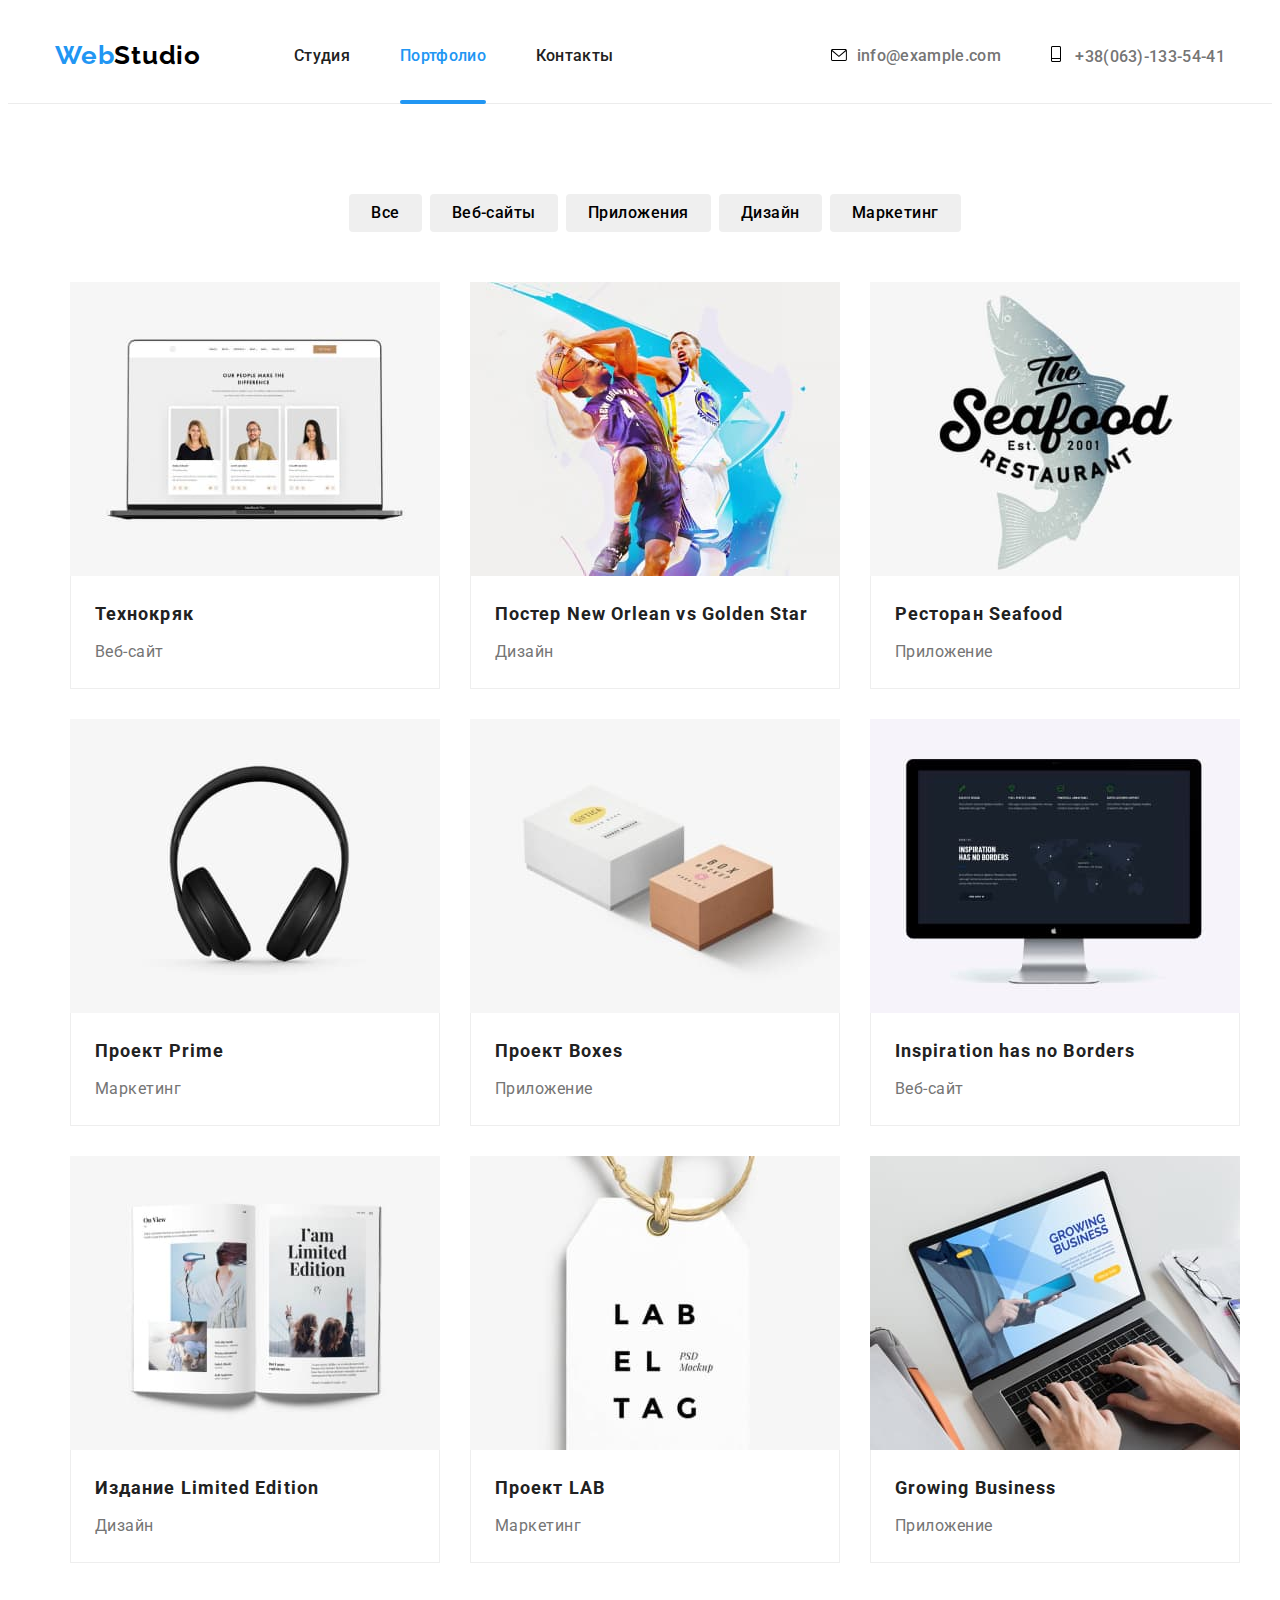
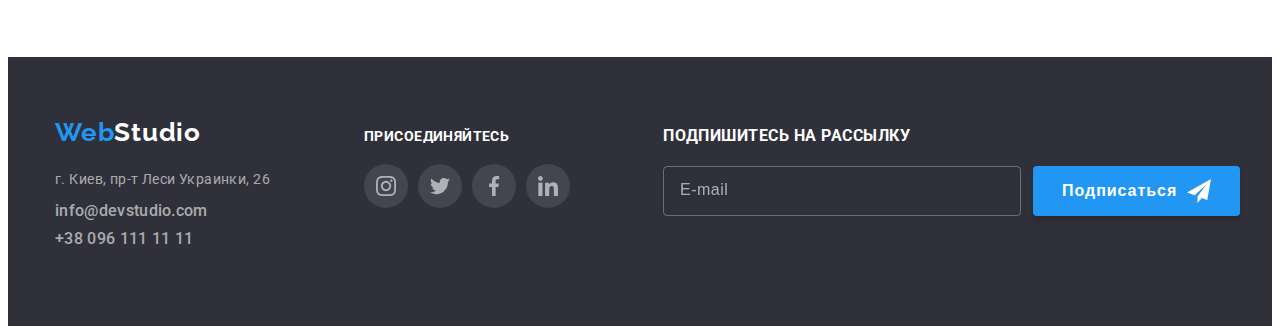
==== portfolio.html @ 40b32265 "hw7" ====
<!DOCTYPE html>
<html lang="ru">

<head>
    <meta charset="UTF-8">
    <meta http-equiv="X-UA-Compatible" content="IE=edge">
    <meta name="viewport" content="width=device-width, initial-scale=1.0">
    <title>Document</title>
    <link rel="preconnect" href="https://fonts.gstatic.com">
    <link
      href="https://fonts.googleapis.com/css2?family=Raleway:wght@700&family=Roboto:ital,wght@0,400;0,500;0,900;1,700&display=swap"
      rel="stylesheet">
    <link rel="stylesheet" href="https://cdnjs.cloudflare.com/ajax/libs/modern-normalize/0.2.0/modern-normalize.min.css"
      integrity="sha512-sqIVMkf5f8XGYI/UZYGs7wODxlUeoj9JknataPfUwtvrSKWMHrMXGZ7Evb6nabFYJQG15vFFyALe6r0nWCD1Ug=="
      crossorigin="anonymous" referrerpolicy="no-referrer">
    <link rel="stylesheet" href="./CSS/styles.css">
    </head>

<body>
<!--Header-->
<header class="header">
  <div class="container header-container">
    <nav class="hader-nav">
      <a class="logo" href="./index.html">Web<span class="logo-black">Studio</span></a>
      <ul class="menu">
        <li class="menu-item">
          <a class="menu-item-link" href="./index.html">Студия</a>
        </li>
        <li class="menu-item">
          <a class="menu-item-link current" href="./portfolio.html">Портфолио</a>
        </li>
        <li class="menu-item">
          <a class="menu-item-link" href="#">Контакты</a>
        </li>
      </ul>
    </nav>
    <ul class="menu cont">
      <li class="menu-item">
        <a class="menu-item-link cont-link" href="mailto:info@example.com">
          <svg class="menu-icons" width="16px" height="12px">
            <use href="./img/icons/symbol_defs.svg#icon-envelope"></use>
          </svg>info@example.com</a>
      </li>
      <li class="menu-item">
        <a class="menu-item-link cont-link" href="tel:+380631335441">
          <svg class="menu-icons" width="10px" height="16px">
            <use href="./img/icons/symbol_defs.svg#icon-Vector"></use>
          </svg> +38(063)-133-54-41</a>
      </li>
    </ul>
  </div>
</header>
<!-- HERO-->
  <main>
<!-- PORTFOLIO NAV-->
    <section>
      <div class="container">
      <ul class="widgets list">
        <li class="widgets-item"> 
          <button class="nav-button" type="button">Все</button>
        </li>
        <li class="widgets-item"> 
          <button class="nav-button" type="button">Веб-сайты</button>
        </li>
        <li class="widgets-item"> 
          <button class="nav-button" type="button">Приложения</button></li>
        <li class="widgets-item"> 
          <button class="nav-button" type="button">Дизайн</button></li>
        <li class="widgets-item"> 
          <button class="nav-button" type="button">Маркетинг</button></li>
        </ul>
<!-- END HERO-->
<!--GALLERY-->
<div class="projects-container">
    <ul class="projects list"> 
      
      <li class="projects-blocks">
        <a href="#" class="projects-links link">
          <div class="portfolio-over-desc">
          <img src="./img/portfolio/img.jpg" alt="404" width="370" height="294">
          <p class="overlay_portfolio" tabindex="-1">
            Технокряк это современная площадка распространения коронавируса. Компании
            используют эту платформу для цифрового шпионажа и атак на защищённые сервера
            конкурентов.
          </p>
          </div>
          <div class="projects-content">
          <h3 class="project-name">Технокряк</h3>
            <p class="project-type">Веб-сайт</p>
          </div>
         </a>
      </li>

      <li class="projects-blocks">
        <a href="#" class="projects-links link">
          <div class="portfolio-over-desc">
          <img src="./img/portfolio/players.jpg" alt="404" width="370" height="294">
          <p class="overlay_portfolio" tabindex="-1">
            Технокряк это современная площадка распространения коронавируса. Компании
            используют эту платформу для цифрового шпионажа и атак на защищённые сервера
            конкурентов.
          </p>
        </div>
          <div class="projects-content">
          <h3 class="project-name"> Постер New Orlean vs Golden Star</h3>
            <p class="project-type">Дизайн</p>
           </div>
         </a>
      </li>

      <li class="projects-blocks">
        <a href="#" class="projects-links link">
          <div class="portfolio-over-desc">
          <img src="./img/portfolio/fish.jpg" alt="404" width="370" height="294">
          <p class="overlay_portfolio" tabindex="-1">
            Технокряк это современная площадка распространения коронавируса. Компании
            используют эту платформу для цифрового шпионажа и атак на защищённые сервера
            конкурентов.
          </p>
          </div>
          <div class="projects-content">
          <h3 class="project-name"> Ресторан Seafood</h3>
            <p class="project-type">Приложение</p>
            </div>
              </a>
      </li>

      <li class="projects-blocks">
        <a href="#" class="projects-links link">
          <div class="portfolio-over-desc">
          <img src="./img/portfolio/muz.jpg" alt="404" width="370" height="294">
          <p class="overlay_portfolio" tabindex="-1">
            Технокряк это современная площадка распространения коронавируса. Компании
            используют эту платформу для цифрового шпионажа и атак на защищённые сервера
            конкурентов.
          </p>
          </div>
          <div class="projects-content">
          <h3 class="project-name"> Проект Prime</h3>
            <p class="project-type">Маркетинг</p>
          </div>
          </a>
      </li>

      <li class="projects-blocks">
        <a href="#" class="projects-links link">
          <div class="portfolio-over-desc">
          <img src="./img/portfolio/two-box.jpg" alt="404" width="370" height="294">
          <p class="overlay_portfolio" tabindex="-1">
            Технокряк это современная площадка распространения коронавируса. Компании
            используют эту платформу для цифрового шпионажа и атак на защищённые сервера
            конкурентов.
          </p>
          </div>
          <div class="projects-content">
          <h3 class="project-name"> Проект Boxes</h3>
            <p class="project-type">Приложение</p>
            </div>
              </a>
      </li>

      <li class="projects-blocks">
        <a href="#" class="projects-links link">
          <div class="portfolio-over-desc">
          <img src="./img/portfolio/monitor.jpg" alt="404" width="370" height="294">
          <p class="overlay_portfolio" tabindex="-1">
            Технокряк это современная площадка распространения коронавируса. Компании
            используют эту платформу для цифрового шпионажа и атак на защищённые сервера
            конкурентов.
          </p>
          </div>
          <div class="projects-content">
          <h3 class="project-name"> Inspiration has no Borders</h3>
            <p class="project-type">Веб-сайт</p>
          </div>
         </a>
          </li>

      <li class="projects-blocks">
        <a href="#" class="projects-links link">
          <div class="portfolio-over-desc">
          <img src="./img/portfolio/magazin.jpg" alt="404" width="370" height="294">
          <p class="overlay_portfolio" tabindex="-1">
            Технокряк это современная площадка распространения коронавируса. Компании
            используют эту платформу для цифрового шпионажа и атак на защищённые сервера
            конкурентов.
          </p>
          </div>
          <div class="projects-content">
          <h3 class="project-name"> Издание Limited Edition</h3>
            <p class="project-type">Дизайн</p>
          </div>
         </a>
        </li>

      <li class="projects-blocks">
        <a href="#" class="projects-links link">
          <div class="portfolio-over-desc">
          <img src="./img/portfolio/label.jpg" alt="404" width="370" height="294">
          <p class="overlay_portfolio" tabindex="-1">
            Технокряк это современная площадка распространения коронавируса. Компании
            используют эту платформу для цифрового шпионажа и атак на защищённые сервера
            конкурентов.
          </p>
          </div>
          <div class="projects-content">
          <h3 class="project-name"> Проект LAB</h3>
            <p class="project-type">Маркетинг</p>
          </div>
          </a>
      </li>

      <li class="projects-blocks">
        <a href="#" class="projects-links link">
          <div class="portfolio-over-desc">
          <img src="./img/portfolio/laptop.jpg" alt="404" width="370" height="294">
          <p class="overlay_portfolio" tabindex="-1">
            Технокряк это современная площадка распространения коронавируса. Компании
            используют эту платформу для цифрового шпионажа и атак на защищённые сервера
            конкурентов.
          </p>
          </div>
          <div class="projects-content">
          <h3 class="project-name"> Growing Business</h3>
            <p class="project-type">Приложение</p>
            </div>
            </a>
      </li>
      </ul>
    </div>
    </section>
    </main>
<!--Footer-->
<footer class="footer">
  <div class="container footer-conteiner">
    <div class="footer-conteiner-con">
      <a class="logo" href="./index.html"> Web<span class="logo-white">Studio</span></a>
      <address class="adress-title">
        <ul class="footer-menu">
          <li class="footer-menu-list">
            <a class="address address-footer cont-link" href="https://goo.gl/maps/QvbrtsybP3qZeNid7" target="_blank"
              rel="noopener noreferrer">г. Киев, пр-т Леси Украинки, 26</a>
          </li>
          <li class="footer-menu-list">
            <a class="mail-link address-footer cont-link" href="mailto:info@devstudio.com">info@devstudio.com</a>
          </li>
          <li class="footer-menu-list">
            <a class="tel-link address-footer cont-link" href="tel:+380961111111">+38 096 111 11 11</a>
          </li>
        </ul>
      </address>
    </div>
    <div class="footer-conteiner-social">
      <h3 class="connect">присоединяйтесь</h3>
      <ul class="social-link-list list">
        <li class="social-link-item">
          <a href="" class="social-link ">
            <svg class="social-link-icon">
              <use href="./img/icons/sprite.svg#icon-instagram"></use>
            </svg>
          </a>
        </li>
        <li class="social-link-item">
          <a href="" class="social-link">
            <svg class="social-link-icon">
              <use href="./img/icons/sprite.svg#icon-twitter"></use>
            </svg>
          </a>
        </li>
        <li class="social-link-item">
          <a href="" class="social-link">
            <svg class="social-link-icon">
              <use href="./img/icons/sprite.svg#icon-facebook"></use>
            </svg>
          </a>
        </li>
        <li class="social-link-item">
          <a href="" class="social-link">
            <svg class="social-link-icon">
              <use href="./img/icons/sprite.svg#icon-linkedin"></use>
            </svg>
          </a>
        </li>
      </ul>
    </div>
    <form action="#" class="footer-form">
      <p class="footer-form-title">Подпишитесь на рассылку</p>
      
      <span class="footer-form-wrapper">
      <label class="footer-form-field">
          <input type="email" class="footer-form-input" name="user-email" placeholder="E-mail">
      </label>
      <button type="submit" class="footer-form-btn">
          Подписаться 
          <svg class="send-icon">
              <use href="./img/icons/sprite_6.svg#icon-icon-send"></use>
          </svg>
      </button>
    </span>
  
  </form>
  </div>
</footer>
</body>
</html>
---- CSS/styles.css ----
:root {
  --accent-color: #2196f3;
  --back-color: #ffffff;
  --border-line: #ececec;
  --text-color: #212121;
  --black-black: #000000;
  --gray-type: #757575;
  --hero-footer: #2f303a;
  --widgets-link-background-color: #f5f4fa;
  --border-card-content: #eeeeee;
  --main-font: 'Roboto', sans-serif;
  --secondary-font: 'Raleway', sans-serif;
  --contact-footer: rgba(255, 255, 255, 0.6);
  --paragraph-font-size: 16px;
  --paragraph-menu-font-size: 14px;
  --shadow-one: rgba(0, 0, 0, 0.12);
  --shadow-two: rgba(0, 0, 0, 0.14);
  --shadow-three: rgba(0, 0, 0, 0.2);
  --shadow-hero-button: rgba(0, 0, 0, 0.15);
  --margin: 30px;
  --background-hero: rgba(47, 48, 58, 0.4), rgba(47, 48, 58, 0.4);
  --social-links-bg-f: rgba(255, 255, 255, 0.1);
  --social-background: #afb1b8;
  --hero-button-hover-color: #188ce8;
  --box-shadow: 0px 1px 3px rgba(0, 0, 0, 0.12), 0px 1px 1px rgba(0, 0, 0, 0.14),
    0px 2px 1px rgba(0, 0, 0, 0.2);
  --porfolio-nav-link-shadow: 0px 3px 1px rgba(0, 0, 0, 0.1), 0px 1px 2px rgba(0, 0, 0, 0.08),
    0px 2px 2px rgba(0, 0, 0, 0.12);
  --portfolio-flex-element-shadow: 0px 1px 1px rgba(0, 0, 0, 0.12), 0px 4px 4px rgba(0, 0, 0, 0.06),
    1px 4px 6px rgba(0, 0, 0, 0.16);
  --portfolio-overlay-bg-color: rgba(33, 150, 243, 0.9);
  --job-img-overlay-bg-color: rgba(47, 48, 58, 0.8);
  --cubic: cubic-bezier(0.4, 0, 0.2, 1);
  --hero-button-hover-color: #188ce8;
  --modal-button-border: rgba(0, 0, 0, 0.1);
  --modal-form-btn-shadow: 0px 4px 4px rgba(0, 0, 0, 0.15);
  --form-border-color: rgba(33, 33, 33, 0.2);
  --textaria-text-color: rgba(117, 117, 117, 0.5);
}

*,
::before,
::after {
    box-sizing: border-box;
}

h1,
h2,
h3,
h4,
h5,
h6,
p {
  margin-top: 0;
  margin-bottom: 0;
}

.list {
  list-style: none;
}
.link {
  text-decoration: none;
  color: inherit;
}

ul,
li,
a {
  list-style: none;
  list-style-type: none;
  text-decoration: none;
  margin-top: 0;
  margin-bottom: 0;
  padding-left: 0;
}
body {
  font-family: var(--main-font);
}

img {
  display: block;
  max-width: 100%;
}
/* html,
body,
svg {
  width: 100%;
  height: 100%;
  margin: 0;
  padding: 0;
} */
/* li {
  outline: 1px solid tomato;
}
 */
/* ======= COMPONENTS ======== */
.section {
  padding-top: 94px;
  padding-bottom: 94px;
}

.container {
  width: 1200px;
  margin-left: auto;
  margin-right: auto;
  padding-left: 15px;
  padding-right: 15px;
}

/* ==== navigation ==== */
.header-container {
  align-items: center;
  display: flex;
  padding-top: 0px;
  padding-bottom: 0px;
}

.header {
  border-bottom: 1px solid #ececec;
  padding-top: 32px;
  padding-bottom: 32px;
  background-color: var(--back-color);
  border-bottom: 1px solid var(--border-line);
}
.hader-nav {
  display: flex;
  align-items: center;
}
.menu {
  display: flex;
  align-items: center;
}
.menu-item {
  margin-right: 50px;
}
.menu-item:last-child {
  margin-right: 0;
}
.menu-item-link {
  display: flex;
  align-items: center;
  align-content: center;
}

.cont {
  margin-left: auto;
}
.visually-hidden {
  position: absolute;
  width: 1px;
  height: 1px;
  margin: -1px;
  padding: 0;
  overflow: hidden;
  border: 0;
  clip: rect(0 0 0 0);
}

/*=====================Header==================*/
/*
.header {
  width: 1600px;
  background-color: var(--back-color);
}
*/
.logo {
  margin-right: 93px;
  font-family: var(--secondary-font);
  font-size: 26px;
  font-style: normal;
  font-weight: 700;
  line-height: 1.2;
  letter-spacing: 0.03em;
  text-align: left;
  color: var(--accent-color);
  cursor: pointer;
}
.logo-black {
  color: #000000;
}
.menu-item-link {
  display: block;
  font-weight: 500;
  line-height: 1.1;
  letter-spacing: 0.02em;
  color: var(--text-color);
  margin-right: auto;
  transition: fill 250ms var(--cubic);
}
.menu-item-link{
  position: relative;
}
.menu-item-link:hover,
.menu-item-link:focus {
  color: var(--accent-color);
}
.menu-item-link:hover .menu-icons,
.menu-item-link:focus .menu-icons {
  fill: var(--accent-color);
}
.menu-item-link.current {
  color: var(--accent-color);
}

.menu-item-link.cont-link {
  text-align: left;
  color: var(--gray-type);
}
.cont-link:hover,
.cont-link:focus,
.cont-link-map {
  color: var(--accent-color);
}
.menu-icons {
  margin-right: 10px;
  transition: fill 250ms var(--cubic);
}
.current::after {
  content: '';

  position: absolute;
  left: 0;
  bottom: -1.5px;
  top: 53px;

  display: block;
  width: 100%;
  height: 4px;
  border-radius: 2px;
  background-color: var(--accent-color);
}
/*=====================HERO=======================*/

.hero {
  background-color: var(--hero-footer);
  color: var(--back-color);
  text-align: center;
  padding-top: 200px;
  padding-bottom: 200px;
}

.overlay {
  height: 600px;
  width: 1600px;
  margin-left: auto;
  margin-right: auto;
  background-image: linear-gradient(var(--background-hero), var(--background-hero)),
    url('../img/hero/Img.jpg');
  background-size: cover;
  background-position: center;
  background-repeat: no-repeat;
}
/* .container-hero {
  ???? этот класс нужен ??
} */

.hero-face {
  font-weight: 900;
  font-size: 44px;
  line-height: 1.36;
  letter-spacing: 0.06em;
  text-transform: uppercase;
  color: var(--back-color);
  margin-bottom: 30px;
}


/* .hero-button {
  font-weight: 700;
  font-size: 16px;
  line-height: 1.88;
  align-items: center;
  text-align: center;
  letter-spacing: 0.06em;
  cursor: pointer;
  color: var(--back-color);
  background: var(--accent-color);
  box-shadow: 0px 4px 4px var(--shadow-hero-button);
  border-radius: 4px;
  padding-left: 32px;
  padding-right: 32px;
  padding-top: 10px;
  padding-bottom: 10px;
  border: none;
}
 */

.modal-btn {
  font-weight: 700;
  font-size: 16px;
  line-height: 1.88;

  display: inline-block;
  align-items: center;
  text-align: center;
  letter-spacing: 0.06em;

  cursor: pointer;
  color: var(--back-color);
  background-color: var(--accent-color);
  box-shadow: 0px 4px 4px var(--shadow-hero-button);
  border-radius: 4px;
  padding-left: 32px;
  padding-right: 32px;
  padding-top: 10px;
  padding-bottom: 10px;
  border: none;
  outline: none;

  transition: background-color 1000ms var(--cubic), box-shadow 250ms var(--cubic);
}

.modal-btn:hover,
.modal-btn:focus {
  background-color: var(--hero-button-hover-color);
  box-shadow: var(--shadow-hero-button);
}

/* =====================END HERO====================
/*=====================ABOUT======================*/
.about-paragraph {
  font-family: var(--main-font);
  font-size: var(--paragraph-menu-font-size);
  font-weight: bold;
  line-height: 1.14;
  letter-spacing: 0.03em;
  text-transform: uppercase;
  margin-bottom: 10px;
  color: var(--text-color);
}

.description {
  font-family: var(--main-font);
  font-size: var(--paragraph-menu-font-size);
  line-height: 1.71;
  letter-spacing: 0.03em;
  color: var(--gray-type);
}
.about-container {
  width: 1200px;
  padding-left: 15px;
  padding-right: 15px;
  margin-right: auto;
  margin-left: auto;
  padding-top: 94px;
  padding-bottom: 94px;
}
.about-flex-container {
  display: flex;
  flex-wrap: wrap;
  justify-content: space-between;
}
.about-flex-element {
  width: 270px;
}

/* ============== About icons================= */
.about-cards-icon {
  background: #f5f4fa;
  height: 70px;
  color: var(--text-color);
}
.about {
  display: flex;
  justify-content: center;
  align-items: center;
  width: 270px;
  height: 120px;
  background-color: var(--widgets-link-background-color);
  margin-bottom: var(--margin);
}
/*=====================END ABOUT======================*/
/*===================== What we do ==============*/
.section-what-we-do {
  padding-top: 0;
}

.whatwedo .team-list {
  font-weight: 700;
  font-size: 36px;
  line-height: 1.1;
  text-align: center;
  letter-spacing: 0.03em;
  color: var(--text-color);
}
.whatwedo {
  font-family: var(--font-family);
  font-size: 36px;
  text-align: center;
  margin-bottom: 50px;
}
.container-whatwedo {
  width: 1200px;
  padding-left: 15px;
  padding-right: 15px;
  margin-left: auto;
  margin-right: auto;
}

.whatwedo-list {
  display: flex;
  flex-wrap: wrap;
  justify-content: space-between;
  margin-top: calc(-1 * var(--margin));
  margin-left: calc(-1 * var(--margin));
}
.whatwedo-img {
  flex-basis: calc((100% - 3 * var(--margin)) / 3);
  margin-top: 50px;
  margin-left: var(--margin);
}
.whatwedo-box {
  position: relative;
}
.activity-list-label {
  position: absolute;
  bottom: 0;
  left: 0;
  width: 370px;
  height: 70px;
  padding: 27px;
  font-weight: 700;
  line-height: 1.14;
  text-align: center;
  letter-spacing: 0.03em;
  text-transform: uppercase;
  color: var(--back-color);
  background-color: var(--job-img-overlay-bg-color);
}
/* .activity-overlay {
  position: absolute;
  bottom: 0;
  min-width: 100%;
  padding-top: 27px;
  padding-right: 82px;
  padding-bottom: 27px;
  padding-left: 83px;
  overflow: hidden;
  word-wrap: break-word;
  background-color: rgba(47, 48, 58, 0.8);

}

/*=================END  What we do ==============*/
/*=====================Team=====================*/

.team-list {
  font-size: 36px;
  line-height: 1.17;
  text-align: center;
  letter-spacing: 0.03em;
  color: var(--text-color);
}

.section-team {
  background-color: var(--widgets-link-background-color);
}
.team-list-name {
  font-weight: 500;
  font-size: 16px;
  line-height: 1.19;
  text-align: center;
  letter-spacing: 0.03em;
  margin-bottom: 10px;
}
.team-list-position {
  font-weight: 400;
  letter-spacing: 0.03em;
  margin-bottom: 0;
  color: var(--gray-type);
  margin-bottom: 16px;

}
.team-list {
  font-family: var(--font-family);
  font-size: 36px;
  line-height: 1.17;
  text-align: center;
  letter-spacing: 0.03em;
  color: var(--back-text-color);
  margin-bottom: 52px;
}
.team-list-item {
  display: flex;
  flex-wrap: wrap;
  margin-top: calc(-1 * var(--margin));
  margin-left: calc(-1 * var(--margin));
}
.team-list-wrapper {
  flex-basis: calc(100% / 4 - 30px);
  margin-top: var(--margin);
  margin-left: var(--margin);
  background: var(--back-color);
  text-align: center;
  box-shadow: 0px 1px 3px var(--shadow-one), 0px 1px 1px var(--shadow-two),
    0px 2px 1px var(--shadow-three);
  border-radius: 0px 0px 4px 4px;
}
.team-text-wrapper {
  background-color: var(--back-color);
  padding-top: 30px;
  padding-bottom: 30px;
}
.team-list-wrapper {
  text-align: center;
}
/* =========================social icons=================== */
.social-link-list {
  display: flex;
}
.social-link-item:not(:last-child) {
  margin-right: 10px;
}
.social-link-item {
  width: 44px;
  height: 44px;
}
.social-link {
  display: flex;
  justify-content: center;
  align-items: center;
  width: 100%;
  height: 100%;
  border-radius: 50%;
  background-color: var(--social-links-bg-f);
  transition: background-color 250ms var(--cubic);
}
.social-link:hover,
.social-link:focus {
  background-color: var(--accent-color);
  fill: #ffffff;
}
.social-link:hover .social-link-icon,
.social-link:focus .social-link-icon {
  fill: var(--title-text-color);
}
.social-link-icon {
  width: 20px;
  height: 20px;
  fill: #afb1b8;
  transition: fill 750ms var(--cubic);
}
.social-link-list {
  justify-content: center;
}
.social-link-icon {
  color: var(--social-background);
}

/*===================END Team=====================*/

/* =====================Regular customers============= */
.our-team-list {
  font-weight: 700;
  font-size: 36px;
  line-height: 1.17;
  text-align: center;
  letter-spacing: 0.03em;
}
.our-team-list {
  margin-bottom: 50px;
}
.client-list {
  display: flex;
  margin-top: calc(-1 * var(--margin));
  margin-left: calc(-1 * var(--margin));
}

.client-list-items {
  flex-basis: calc(100% / 4 - 30px);
  margin-top: var(--margin);
  margin-left: var(--margin);
}

.client-link {
  display: flex;
  justify-content: center;
  align-items: center;
  width: 170px;
  height: 92px;
  border: 1px solid var(--social-background);
  border-radius: 4px;
  transition: border 750ms var(--cubic);
}

.client-link-icons {
  fill: var(--social-background);
  transition: fill 250ms var(--cubic);
}

.client-link:hover,
.client-link:focus {
  border: 1px solid var(--accent-color);
  border-radius: 4px;
}

.client-link:hover .client-link-icons,
.client-link:focus .client-link-icons {
  fill: var(--accent-color);
}
/*=====================Footer=====================*/
.address {
  font-family: var(--font-family);
  font-size: var(--paragraph-menu-font-size);
  line-height: 1.71;
  letter-spacing: 0.03em;
  color: var(--back-color);
}
.footer-menu {
  display: block;
  margin-bottom: 9px;
}
.address-footer {
  /*  padding-bottom: 9px; */
  font-style: normal;
}

.footer-menu-list {
  display: block;
  margin-bottom: 9px;
}
.adress-title {
  font-style: inherit;
  margin-top: 20px;
}
.mail-link,
.tel-link {
  font-weight: 500;
  line-height: 1.1;
  letter-spacing: 0.02em;
  margin-right: auto;
  font-style: normal;
}
.footer {
  background: var(--hero-footer);
  padding-top: 60px;
  padding-bottom: 60px;
}
.logo-white {
  color: var(--back-color);
}

.cont-link {
  text-align: left;
  color: var(--contact-footer);
}
.cont-link:hover,
.cont-link:focus {
  color: var(--accent-color);
}
.footer-conteiner {
  display: flex;
  align-items: baseline;
}
.footer-conteiner-con {
  display: block;
  margin-bottom: 9px;
  margin-right: 70px;
}

.connect {
  font-family: var(--main-font);
  font-style: normal;
  font-weight: bold;
  font-size: 14px;
  line-height: 1.5;
  letter-spacing: 0.03em;
  text-transform: uppercase;
  color: var(--back-color);
  transition: color 250ms var(--cubic);
}
.footer-conteiner-social .connect {
  font-family: Roboto;
  font-style: normal;
  font-weight: bold;
  font-size: 14px;
  line-height: 16px;
  letter-spacing: 0.03em;
  text-transform: uppercase;
  color: #ffffff;
  margin-bottom: 20px;
}

.footer-form-btn {
  display: flex;
  align-items: center;
  font-weight: 700;
  font-size: 16px;
  line-height: 1.88;
  letter-spacing: 0.06em;

  color: var(--back-color);

  box-shadow: var(--modal-form-btn-shadow);
  background-color: var(--accent-color);
  border-radius: 4px;
  border: none;
  padding: 10px 29px;
  cursor: pointer;
  margin-left: 12px;
}

.send-icon {
  height: 24px;
  width: 24px;
  margin-left: 10px;
}




.footer-form-input {
  display: block;
  height: 50px;
  width: 358px;
  border: 1px solid rgba(255, 255, 255, 0.3);
  filter: drop-shadow(0px 4px 4px rgba(0, 0, 0, 0.15));
  border-radius: 4px;
  background-color: transparent;
  color: var(--title-text-color);
  padding-left: 16px;
}

.footer-form-input::placeholder {
  font-size: 16px;
  line-height: 1.25;
  letter-spacing: 0.03em;

  color: rgba(255, 255, 255, 0.6);;
}

.footer-form-title {
  font-weight: 700;
  line-height: 1.14;
  letter-spacing: 0.03em;
  text-transform: uppercase;
  color: var(--back-color);
  margin-bottom: 20px;
}

.footer-form-wrapper {
  display: flex;
  justify-content: center;
  align-items: center;
}

.footer-form {
  margin-left: 93px;
}


/*========END FOOTER ==========*/

/*========PORTFOLIO===========*/
.gallery-portfolio {
  color: var(--back-color);
}

/*========PORTFOLIO HERO======*/
.widgets {
  display: flex;
  justify-content: center;
  margin-bottom: 50px;
}
.widgets-item:not(:last-child) {
  margin-right: 8px;
}
.widgets.list {
  display: flex;
}
.widgets.list {
  width: 1200px;
  margin-left: auto;
  margin-right: auto;
  align-items: center;
  justify-content: center;
  margin-bottom: 50px;
  padding-top: 90px;
}

.nav-button {
  font-family: inherit;
  font-weight: 500;
  font-size: 16px;
  line-height: 1.63;
  text-align: center;
  letter-spacing: 0.03em;
}
.nav-button {
  font-family: var(--font-family);
  font-size: 500;
  padding-top: 6px;
  padding-bottom: 6px;
  padding-right: 22px;
  padding-left: 22px;
  border-radius: 4px;
  border-style: none;
  transition: color 250ms var(--cubic), background-color 250ms var(--cubic),
  box-shadow 250ms var(--cubic);
}

.nav-button:hover,
.nav-button:focus {
  background-color: var(--accent-color);
  color: var(--back-color);
  box-shadow: var(--porfolio-nav-link-shadow);
  cursor: pointer;
}

/*===========GALLERY=====*/
.projects-container {
  width: 1200px;
  padding-left: 15px;
  padding-right: 15px;
  margin-left: auto;
  margin-right: auto;
  margin-bottom: 94px;
}
.projects {
  display: flex;
  flex-wrap: wrap;
  margin-top: calc(-1 * var(--margin));
  margin-left: calc(-1 * var(--margin));
}
.projects-links,
.projects-links:visited {
  color: var(--text-color);
}
.projects-blocks:hover,
.projects-blocks:focus {
  box-shadow: var(--portfolio-flex-element-shadow);
}
.projects-blocks {
  flex-basis: calc(100% / 3 - var(--margin));
  margin-top: var(--margin);
  margin-left: var(--margin);
}
.projects-content {
  padding-top: 20px;
  padding-bottom: 20px;
  padding-right: 24px;
  padding-left: 24px;
  background: var(--back-color);
  border-right: 1px solid var(--border-card-content);
  border-bottom: 1px solid var(--border-card-content);
  border-left: 1px solid var(--border-card-content);
}

.project-name {
  font-weight: 700;
  font-size: 18px;
  line-height: 2;
  letter-spacing: 0.06em;
  margin-bottom: 4px;
  color: var(--text-color);
}
.project-type {
  font-size: 16px;
  line-height: 2;
  letter-spacing: 0.03em;
  color: var(--gray-type);
}
.projects-links,
.projects-links:visited {
  color: var(--gray-type);
}

 .projects-links.link {
  display: block;
}

.portfolio-over-desc {
  position: relative;
  overflow: hidden;
}

.overlay_portfolio {
  position: absolute;
  top: 0;
  left: 0;
  width: 100%;
  height: 100%;
  background-color: var(--portfolio-overlay-bg-color);
  color: var(--back-color);
  overflow: auto;
  padding: 63px 24px;

  transform: translateY(100%);
  transition: transform 250ms linear;
  size: 18px;
  line-height: 1.56;
  font-size:var(--main-font);
  letter-spacing: 0.03em;
  font-weight: 400;
  
}

.projects-blocks:hover .overlay_portfolio,
.projects-blocks:focus .overlay_portfolio  {
  transform: translateY(0%);
}
.projects-links:hover .overlay_portfolio,
.projects-links:focus .overlay_portfolio  {
  transform: translateY(0%);
}
/*========================END GALLERY ====================*/
/*========================Backdrop ====================*/

/*=============Modal=============*/
.backdrop {
  position: fixed;
  top: 0;
  left: 0;
  width: 100vw;
  height: 100vh;
  background-color: var(--shadow-three);

  transition: opacity 250ms var(--cubic), visibility 250ms var(--cubic);
}

.modal {
  position: absolute;
  top: 50%;
  left: 50%;
  width: 528px;
  height: 581px;
  background-color: var(--back-color);

  box-shadow: var(--box-shadow);
  border-radius: 4px;

  transform: translate(-50%, -50%);
  padding: 40px;
}

.close-btn {
  position: absolute;
  display: flex;
  justify-content: center;
  align-items: center;
  top: 8px;
  right: 8px;
  width: 30px;
  height: 30px;
  border-radius: 50%;
  border: 1px solid var(--modal-button-border);
  background-color: transparent;
  cursor: pointer;
  padding: 0;
}

.close-vector {
  width: 11px;
  height: 11px;
  fill: var(--black-black);
  transition: fill 250ms var(--cubic);
}

.close-btn:focus .close-vector,
.close-btn:hover .close-vector {
  fill: var(--accent-color);
}

.is-hidden {
  opacity: 0;
  visibility: hidden;
  pointer-events: none;
}

.modal-form-field {
  display: block;
  font-size: 12px;
  line-height: 1.17;
  letter-spacing: 0.01em;

  color: var(--gray-type);
  margin-bottom: 10px;
}

.indent {
  margin-bottom: 20px;
}

.modal-form-head {
  font-weight: 700;
  font-size: 20px;
  line-height: 1.15;
  text-align: center;
  letter-spacing: 0.03em;

  color: var(--text-color);
  margin-bottom: 12px;
}

.modal-form-input {
  width: 100%;
  height: 40px;
  border: 1px solid var(--form-border-color);
  border-radius: 4px;
  padding-left: 42px;
  transition: border-color 250ms var(--cubic);
  margin-top: 4px;
  outline: none;
}

.modal-form-input:hover,
.modal-form-input:focus {
  border-color: var(--accent-color);
}

.modal-form-input:hover + .form-input-icon,
.modal-form-input:focus + .form-input-icon {
  fill: var(--accent-color);
}

.modal-form-input-wrapper {
  position: relative;
}

.form-input-icon {
  position: absolute;
  top: 50%;
  transform: translateY(-50%);
  left: 12px;
  height: 12px;
  width: 12px;
  fill: var(--text-color);
  transition: fill 250ms var(--cubic);
}

.form-input-icon:hover,
.form-input-icon:focus {
  fill: var(--accent-color);
}

.modal-form-message {
  width: 100%;
  height: 120px;
  margin-top: 4px;
  border: 1px solid var(--form-border-color);
  border-radius: 4px;
  padding: 12px 16px;
  resize: none;
  transition: border-color 250ms var(--cubic);
}

.modal-form-message::placeholder {
  color: var(--textaria-text-color);
}

.modal-form-message:hover,
.modal-form-message:focus {
  border-color: var(--accent-color);
  outline: none;
}

/*--check box--*/

.modal-form-checkbox-label {
  display: flex;
  align-items: center;
  justify-content: center;
  font-size: 14px;
  line-height: 24px;
  letter-spacing: 0.03em;
  color: var(--secondary-text-color);
  margin-bottom: 30px;
}

.modal-form-checkbox:checked + .modal-form-checkbox-label::before {
  background-image: url('../img/iconcheck.svg');
  border: none;
  background-position: center;
  background-repeat: no-repeat;
  background-size: cover;
}

.modal-form-checkbox-label::before {
  display: block;
  content: '';
  width: 16px;
  height: 15px;
  border: 2px solid var(--text-color);
  border-radius: 2px;
  cursor: pointer;
  margin-right: 10px; 
}

.modal-form-checkbox:hover + .modal-form-checkbox-label::before,
.modal-form-checkbox:focus + .modal-form-checkbox-label::before {
  outline: 2px solid var(--back-color);
}

/*--check box--*/

.modal-form-label-link {
  position: relative;
  font-size: 14px;
  line-height: 1.71;
  letter-spacing: 0.03em;
  color: var(--accent-color);
}

.modal-form-label-link::after {
  content: '';
  position: absolute;
  left: 0;
  bottom: 6px;

  display: block;
  width: 100%;
  height: 0.1px;
  background-color: var(--accent-color);
}

.modal-form-btn {
  display: block;
  margin: 0 auto;
  font-weight: 700;
  font-size: 16px;
  line-height: 1.88;
  text-align: center;
  letter-spacing: 0.06em;

  color: var(--widgets-link-background-color);
  background-color: var(--accent-color);

  box-shadow: var(--modal-form-btn-shadow);
  border-radius: 4px;
  cursor: pointer;
  padding: 10px 56px;
  border: none;
  transition: background-color 250ms var(--cubic), box-shadow 250ms var(--cubic);
}

.modal-form-btn:hover,
.modal-form-btn:focus {
  background-color: var(--hero-button-hover-color);
  box-shadow: var(--modal-form-btn-shadow);
}
/*=============End Modal=============*/

/*=============End Backdrop=============*/
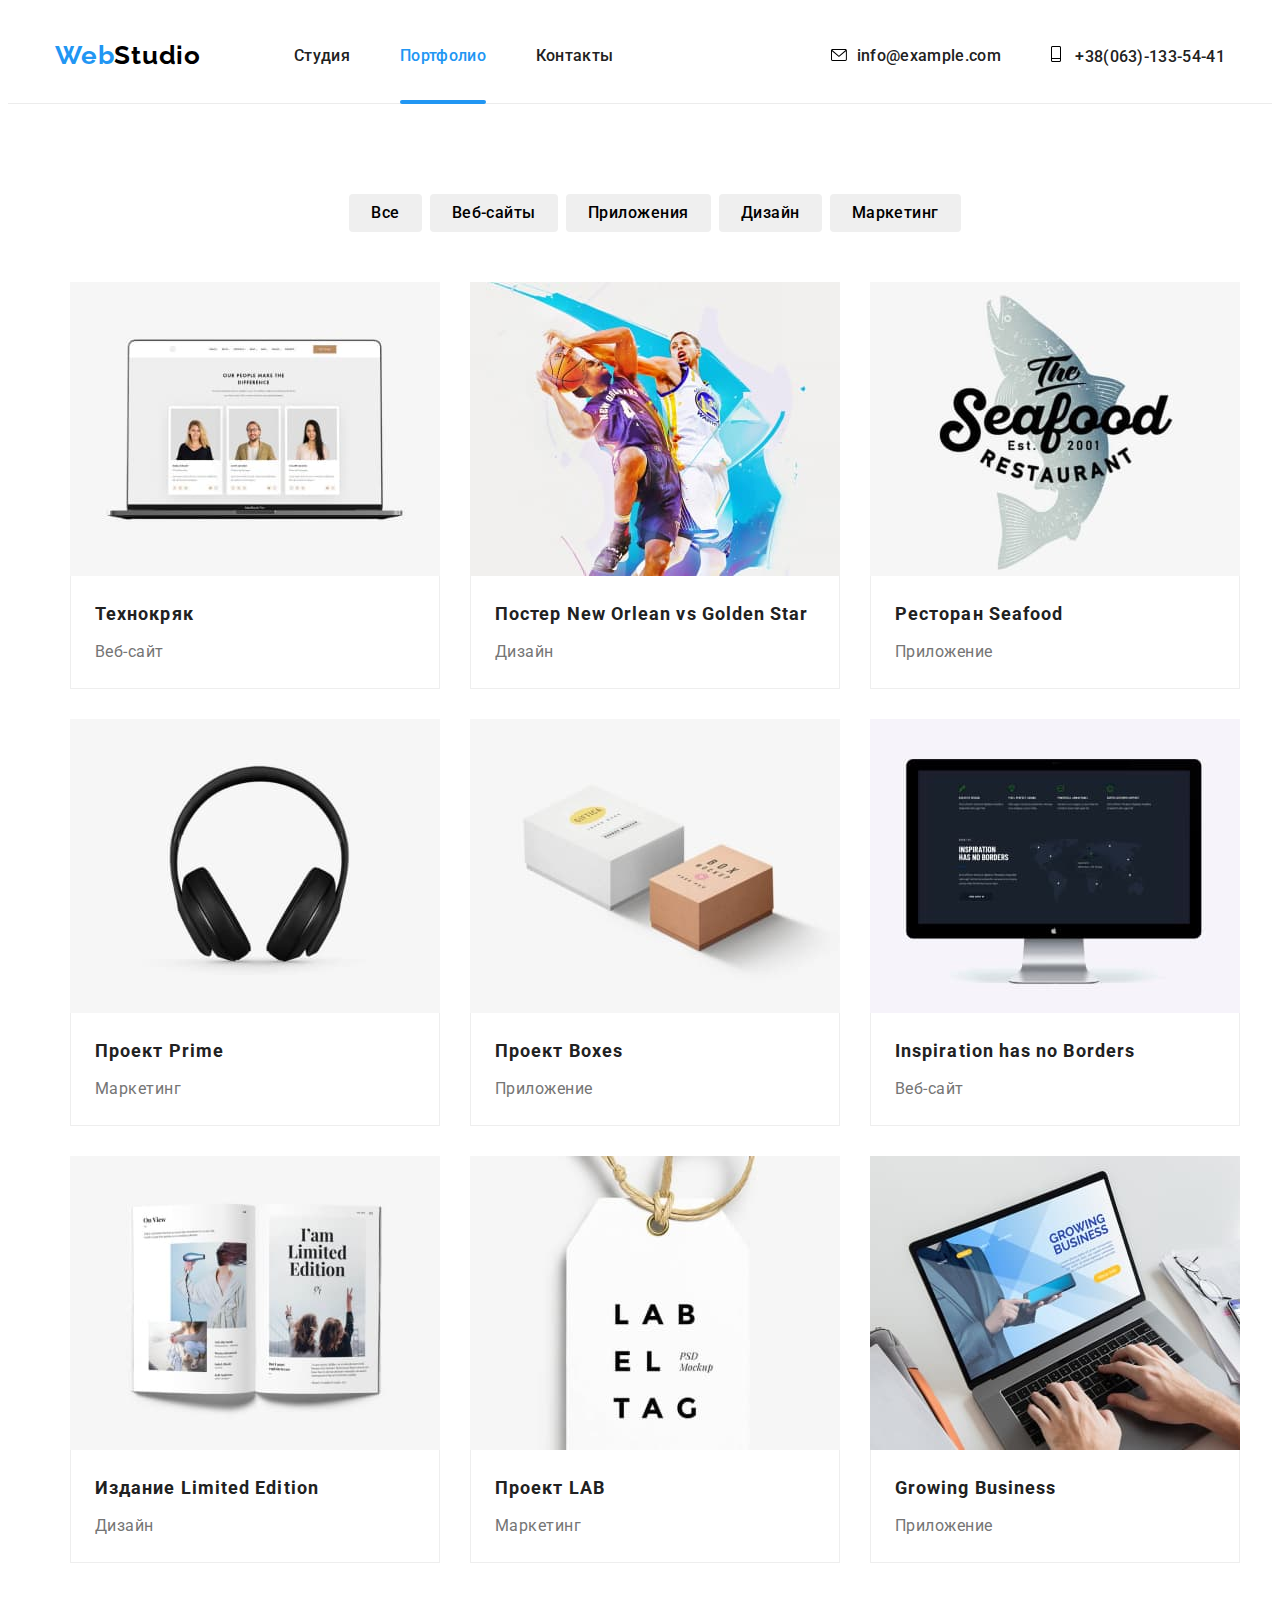
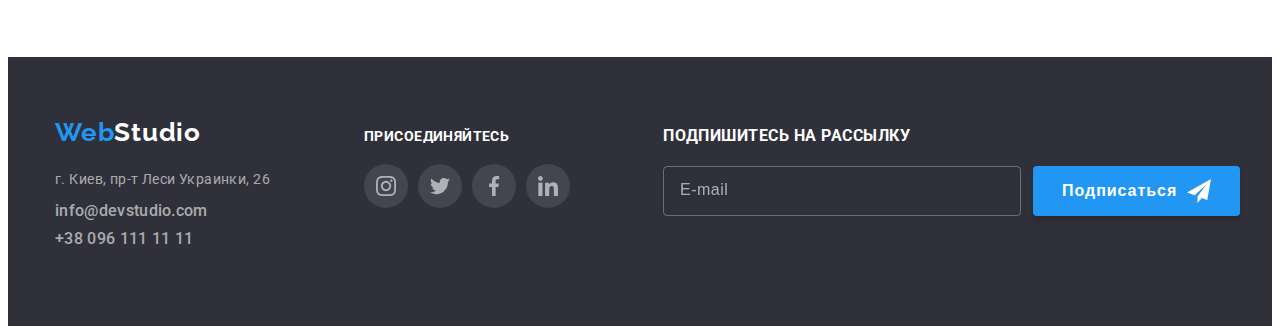
==== commit c21b09c0: "enter_bloks" ====
--- a/portfolio.html
+++ b/portfolio.html
@@ -13,42 +13,43 @@
     <link rel="stylesheet" href="https://cdnjs.cloudflare.com/ajax/libs/modern-normalize/0.2.0/modern-normalize.min.css"
       integrity="sha512-sqIVMkf5f8XGYI/UZYGs7wODxlUeoj9JknataPfUwtvrSKWMHrMXGZ7Evb6nabFYJQG15vFFyALe6r0nWCD1Ug=="
       crossorigin="anonymous" referrerpolicy="no-referrer">
-    <link rel="stylesheet" href="./CSS/styles.css">
+    <link rel="stylesheet" href="./CSS/main.min.css">
     </head>
 
 <body>
 <!--Header-->
 <header class="header">
-  <div class="container header-container">
-    <nav class="hader-nav">
+  <div class="container header__container">
+    <nav class="hader__nav">
       <a class="logo" href="./index.html">Web<span class="logo-black">Studio</span></a>
       <ul class="menu">
-        <li class="menu-item">
-          <a class="menu-item-link" href="./index.html">Студия</a>
-        </li>
-        <li class="menu-item">
-          <a class="menu-item-link current" href="./portfolio.html">Портфолио</a>
-        </li>
-        <li class="menu-item">
-          <a class="menu-item-link" href="#">Контакты</a>
+        <li class="menu__item">
+          <a class="menu__item__link" href="./index.html">Студия</a>
+        </li>
+        <li class="menu__item">
+          <a class="menu__item__link current" href="./portfolio.html">Портфолио</a>
+        </li>
+        <li class="menu__item">
+          <a class="menu__item__link" href="#">Контакты</a>
         </li>
       </ul>
     </nav>
     <ul class="menu cont">
-      <li class="menu-item">
-        <a class="menu-item-link cont-link" href="mailto:info@example.com">
+      <li class="menu__item">
+        <a class="menu__item__link cont__link" href="mailto:info@example.com">
           <svg class="menu-icons" width="16px" height="12px">
             <use href="./img/icons/symbol_defs.svg#icon-envelope"></use>
           </svg>info@example.com</a>
       </li>
-      <li class="menu-item">
-        <a class="menu-item-link cont-link" href="tel:+380631335441">
+      <li class="menu__item">
+        <a class="menu__item__link cont__link" href="tel:+380631335441">
           <svg class="menu-icons" width="10px" height="16px">
             <use href="./img/icons/symbol_defs.svg#icon-Vector"></use>
           </svg> +38(063)-133-54-41</a>
       </li>
     </ul>
   </div>
+  
 </header>
 <!-- HERO-->
   <main>
--- a/CSS/main.min.css
+++ b/CSS/main.min.css
@@ -0,0 +1,5 @@
+:root{--accent-color: #2196f3;--back-color: #ffffff;--border-line: #ececec;--text-color: #212121;--black-black: #000000;--gray-type: #757575;--hero-footer: #2f303a;--widgets-link-background-color: #f5f4fa;--border-card-content: #eeeeee;--main-font: 'Roboto', sans-serif;--secondary-font: 'Raleway', sans-serif;--contact-footer: rgba(255, 255, 255, 0.6);--paragraph-font-size: 16px;--paragraph-menu-font-size: 14px;--shadow-one: rgba(0, 0, 0, 0.12);--shadow-two: rgba(0, 0, 0, 0.14);--shadow-three: rgba(0, 0, 0, 0.2);--shadow-hero-button: rgba(0, 0, 0, 0.15);--margin: 30px;--background-hero: rgba(47, 48, 58, 0.4), rgba(47, 48, 58, 0.4);--social-links-bg-f: rgba(255, 255, 255, 0.1);--social-background: #afb1b8;--hero-button-hover-color: #188ce8;--box-shadow: 0px 1px 3px rgba(0, 0, 0, 0.12), 0px 1px 1px rgba(0, 0, 0, 0.14),
+      0px 2px 1px rgba(0, 0, 0, 0.2);--porfolio-nav-link-shadow: 0px 3px 1px rgba(0, 0, 0, 0.1), 0px 1px 2px rgba(0, 0, 0, 0.08),
+      0px 2px 2px rgba(0, 0, 0, 0.12);--portfolio-flex-element-shadow: 0px 1px 1px rgba(0, 0, 0, 0.12), 0px 4px 4px rgba(0, 0, 0, 0.06),
+      1px 4px 6px rgba(0, 0, 0, 0.16);--portfolio-overlay-bg-color: rgba(33, 150, 243, 0.9);--job-img-overlay-bg-color: rgba(47, 48, 58, 0.8);--cubic: cubic-bezier(0.4, 0, 0.2, 1);--hero-button-hover-color: #188ce8;--modal-button-border: rgba(0, 0, 0, 0.1);--modal-form-btn-shadow: 0px 4px 4px rgba(0, 0, 0, 0.15);--form-border-color: rgba(33, 33, 33, 0.2);--textaria-text-color: rgba(117, 117, 117, 0.5)}.visually-hidden{position:absolute;width:1px;height:1px;margin:-1px;padding:0;overflow:hidden;border:0;clip:rect(0 0 0 0)}*,::before,::after{box-sizing:border-box}h1,h2,h3,h4,h5,h6,p{margin-top:0;margin-bottom:0}.list{list-style:none}.link{text-decoration:none;color:inherit}ul,li,a{list-style:none;list-style-type:none;text-decoration:none;margin-top:0;margin-bottom:0;padding-left:0}body{font-family:var(--main-font)}img{display:block;max-width:100%}.section{padding-top:94px;padding-bottom:94px}.container{width:1200px;margin-left:auto;margin-right:auto;padding-left:15px;padding-right:15px}.logo{margin-right:93px;font-family:var(--secondary-font);font-size:26px;font-style:normal;font-weight:700;line-height:1.2;letter-spacing:0.03em;text-align:left;color:var(--accent-color);cursor:pointer}.logo-black{color:#000000}.logo-white{color:var(--back-color)}.social-link-list{display:flex}.social-link-item:not(:last-child){margin-right:10px}.social-link-item{width:44px;height:44px}.social-link{display:flex;justify-content:center;align-items:center;width:100%;height:100%;border-radius:50%;background-color:var(--social-links-bg-f);transition:background-color 250ms var(--cubic)}.social-link:hover,.social-link:focus{background-color:var(--accent-color);fill:#ffffff}.social-link:hover .social-link-icon,.social-link:focus .social-link-icon{fill:var(--title-text-color)}.social-link-icon{width:20px;height:20px;fill:#afb1b8;transition:fill 750ms var(--cubic)}.social-link-list{justify-content:center}.social-link-icon{color:var(--social-background)}.backdrop{position:fixed;top:0;left:0;width:100vw;height:100vh;background-color:var(--shadow-three);transition:opacity 250ms var(--cubic),visibility 250ms var(--cubic)}.is-hidden{opacity:0;visibility:hidden;pointer-events:none}.header__container{align-items:center;display:flex;padding-top:0px;padding-bottom:0px}.header{border-bottom:1px solid #ececec;padding-top:32px;padding-bottom:32px;background-color:var(--back-color);border-bottom:1px solid var(--border-line)}.hader__nav{display:flex;align-items:center}.menu{display:flex;align-items:center}.menu__item{margin-right:50px}.menu__item:last-child{margin-right:0}.menu__item__link{display:flex;align-items:center;align-content:center}.cont{margin-left:auto}.menu__item__link{display:block;font-weight:500;line-height:1.1;letter-spacing:0.02em;color:var(--text-color);margin-right:auto;transition:fill 250ms var(--cubic)}.menu__item__link{position:relative}.menu__item__link:hover,.menu__item__link:focus{color:var(--accent-color)}.menu__item__link:hover .menu-icons,.menu__item__link:focus .menu-icons{fill:var(--accent-color)}.menu__item__link.current{color:var(--accent-color)}.menu__item__link.cont-link{text-align:left;color:var(--gray-type)}.cont__link:hover,.cont__link:focus,.cont__link-map{color:var(--accent-color)}.menu-icons{margin-right:10px;transition:fill 250ms var(--cubic)}.current::after{content:'';position:absolute;left:0;bottom:-1.5px;top:53px;display:block;width:100%;height:4px;border-radius:2px;background-color:var(--accent-color)}.hero{background-color:var(--hero-footer);color:var(--back-color);text-align:center;padding-top:200px;padding-bottom:200px}.overlay{height:600px;width:1600px;margin-left:auto;margin-right:auto;background-image:linear-gradient(var(--background-hero), var(--background-hero)),url("../img/hero/Img.jpg");background-size:cover;background-position:center;background-repeat:no-repeat}.hero__face{font-weight:900;font-size:44px;line-height:1.36;letter-spacing:0.06em;text-transform:uppercase;color:var(--back-color);margin-bottom:30px}.modal__btn{font-weight:700;font-size:16px;line-height:1.88;display:inline-block;align-items:center;text-align:center;letter-spacing:0.06em;cursor:pointer;color:var(--back-color);background-color:var(--accent-color);box-shadow:0px 4px 4px var(--shadow-hero-button);border-radius:4px;padding-left:32px;padding-right:32px;padding-top:10px;padding-bottom:10px;border:none;outline:none;transition:background-color 1000ms var(--cubic),box-shadow 250ms var(--cubic)}.modal__btn:hover,.modal__btn:focus{background-color:var(--hero-button-hover-color);box-shadow:var(--shadow-hero-button)}.about-paragraph{font-family:var(--main-font);font-size:var(--paragraph-menu-font-size);font-weight:bold;line-height:1.14;letter-spacing:0.03em;text-transform:uppercase;margin-bottom:10px;color:var(--text-color)}.description{font-family:var(--main-font);font-size:var(--paragraph-menu-font-size);line-height:1.71;letter-spacing:0.03em;color:var(--gray-type)}.about__container{width:1200px;padding-left:15px;padding-right:15px;margin-right:auto;margin-left:auto;padding-top:94px;padding-bottom:94px}.about__flex__container{display:flex;flex-wrap:wrap;justify-content:space-between}.about__flex__element{width:270px}.about-cards-icon{background:#f5f4fa;height:70px;color:var(--text-color)}.about{display:flex;justify-content:center;align-items:center;width:270px;height:120px;background-color:var(--widgets-link-background-color);margin-bottom:var(--margin)}.section__what-we-do{padding-top:0}.whatwedo .team-list{font-weight:700;font-size:36px;line-height:1.1;text-align:center;letter-spacing:0.03em;color:var(--text-color)}.whatwedo{font-family:var(--font-family);font-size:36px;text-align:center;margin-bottom:50px}.container_whatwedo{width:1200px;padding-left:15px;padding-right:15px;margin-left:auto;margin-right:auto}.whatwedo_list{display:flex;flex-wrap:wrap;justify-content:space-between;margin-top:calc(-1 * var(--margin));margin-left:calc(-1 * var(--margin))}.whatwedo-img{flex-basis:calc((100% - 3 * var(--margin)) / 3);margin-top:50px;margin-left:var(--margin)}.whatwedo_box{position:relative}.activity-list-label{position:absolute;bottom:0;left:0;width:370px;height:70px;padding:27px;font-weight:700;line-height:1.14;text-align:center;letter-spacing:0.03em;text-transform:uppercase;color:var(--back-color);background-color:var(--job-img-overlay-bg-color)}.team-list{font-size:36px;line-height:1.17;text-align:center;letter-spacing:0.03em;color:var(--text-color)}.section-team{background-color:var(--widgets-link-background-color)}.team-list-name{font-weight:500;font-size:16px;line-height:1.19;text-align:center;letter-spacing:0.03em;margin-bottom:10px}.team-list-position{font-weight:400;letter-spacing:0.03em;margin-bottom:0;color:var(--gray-type);margin-bottom:16px}.team-list{font-family:var(--font-family);font-size:36px;line-height:1.17;text-align:center;letter-spacing:0.03em;color:var(--back-text-color);margin-bottom:52px}.team-list-item{display:flex;flex-wrap:wrap;margin-top:calc(-1 * var(--margin));margin-left:calc(-1 * var(--margin))}.team-list-wrapper{flex-basis:calc(100% / 4 - 30px);margin-top:var(--margin);margin-left:var(--margin);background:var(--back-color);text-align:center;box-shadow:0px 1px 3px var(--shadow-one),0px 1px 1px var(--shadow-two),0px 2px 1px var(--shadow-three);border-radius:0px 0px 4px 4px}.team-text-wrapper{background-color:var(--back-color);padding-top:30px;padding-bottom:30px}.team-list-wrapper{text-align:center}.social-link-list{display:flex}.social-link-item:not(:last-child){margin-right:10px}.social-link-item{width:44px;height:44px}.social-link{display:flex;justify-content:center;align-items:center;width:100%;height:100%;border-radius:50%;background-color:var(--social-links-bg-f);transition:background-color 250ms var(--cubic)}.social-link:hover,.social-link:focus{background-color:var(--accent-color);fill:#ffffff}.social-link:hover .social-link-icon,.social-link:focus .social-link-icon{fill:var(--title-text-color)}.social-link-icon{width:20px;height:20px;fill:#afb1b8;transition:fill 750ms var(--cubic)}.social-link-list{justify-content:center}.social-link-icon{color:var(--social-background)}.our-team-list{font-weight:700;font-size:36px;line-height:1.17;text-align:center;letter-spacing:0.03em}.our-team-list{margin-bottom:50px}.client-list{display:flex;margin-top:calc(-1 * var(--margin));margin-left:calc(-1 * var(--margin))}.client-list-items{flex-basis:calc(100% / 4 - 30px);margin-top:var(--margin);margin-left:var(--margin)}.client-link{display:flex;justify-content:center;align-items:center;width:170px;height:92px;border:1px solid var(--social-background);border-radius:4px;transition:border 750ms var(--cubic)}.client-link-icons{fill:var(--social-background);transition:fill 250ms var(--cubic)}.client-link:hover,.client-link:focus{border:1px solid var(--accent-color);border-radius:4px}.client-link:hover .client-link-icons,.client-link:focus .client-link-icons{fill:var(--accent-color)}.footer{background:var(--hero-footer);padding-top:60px;padding-bottom:60px}.footer-menu{display:block;margin-bottom:9px}.address-footer{font-style:normal}.footer-menu-list{display:block;margin-bottom:9px}.address{font-family:var(--font-family);font-size:var(--paragraph-menu-font-size);line-height:1.71;letter-spacing:0.03em;color:var(--back-color)}.adress-title{font-style:inherit;margin-top:20px}.cont-link{text-align:left;color:var(--contact-footer)}.cont-link:hover,.cont-link:focus{color:var(--accent-color)}.footer-conteiner{display:flex;align-items:baseline}.footer-conteiner-con{display:block;margin-bottom:9px;margin-right:70px}.mail-link,.tel-link{font-weight:500;line-height:1.1;letter-spacing:0.02em;margin-right:auto;font-style:normal}.connect{font-family:var(--main-font);font-style:normal;font-weight:bold;font-size:14px;line-height:1.5;letter-spacing:0.03em;text-transform:uppercase;color:var(--back-color);transition:color 250ms var(--cubic)}.footer-conteiner-social .connect{font-family:Roboto;font-style:normal;font-weight:bold;font-size:14px;line-height:16px;letter-spacing:0.03em;text-transform:uppercase;color:#ffffff;margin-bottom:20px}.footer-form-btn{display:flex;align-items:center;font-weight:700;font-size:16px;line-height:1.88;letter-spacing:0.06em;color:var(--back-color);box-shadow:var(--modal-form-btn-shadow);background-color:var(--accent-color);border-radius:4px;border:none;padding:10px 29px;cursor:pointer;margin-left:12px}.send-icon{height:24px;width:24px;margin-left:10px}.footer-form-input{display:block;height:50px;width:358px;border:1px solid rgba(255,255,255,0.3);filter:drop-shadow(0px 4px 4px rgba(0,0,0,0.15));border-radius:4px;background-color:transparent;color:var(--title-text-color);padding-left:16px}.footer-form-input::placeholder{font-size:16px;line-height:1.25;letter-spacing:0.03em;color:rgba(255,255,255,0.6)}.footer-form-title{font-weight:700;line-height:1.14;letter-spacing:0.03em;text-transform:uppercase;color:var(--back-color);margin-bottom:20px}.footer-form-wrapper{display:flex;justify-content:center;align-items:center}.footer-form{margin-left:93px}.gallery-portfolio{color:var(--back-color)}.widgets{display:flex;justify-content:center;margin-bottom:50px}.widgets-item:not(:last-child){margin-right:8px}.widgets.list{display:flex}.widgets.list{width:1200px;margin-left:auto;margin-right:auto;align-items:center;justify-content:center;margin-bottom:50px;padding-top:90px}.nav-button{font-family:inherit;font-weight:500;font-size:16px;line-height:1.63;text-align:center;letter-spacing:0.03em}.nav-button{font-family:var(--font-family);font-size:500;padding-top:6px;padding-bottom:6px;padding-right:22px;padding-left:22px;border-radius:4px;border-style:none;transition:color 250ms var(--cubic),background-color 250ms var(--cubic),box-shadow 250ms var(--cubic)}.nav-button:hover,.nav-button:focus{background-color:var(--accent-color);color:var(--back-color);box-shadow:var(--porfolio-nav-link-shadow);cursor:pointer}.projects-container{width:1200px;padding-left:15px;padding-right:15px;margin-left:auto;margin-right:auto;margin-bottom:94px}.projects{display:flex;flex-wrap:wrap;margin-top:calc(-1 * var(--margin));margin-left:calc(-1 * var(--margin))}.projects-links,.projects-links:visited{color:var(--text-color)}.projects-blocks:hover,.projects-blocks:focus{box-shadow:var(--portfolio-flex-element-shadow)}.projects-blocks{flex-basis:calc(100% / 3 - var(--margin));margin-top:var(--margin);margin-left:var(--margin)}.projects-content{padding-top:20px;padding-bottom:20px;padding-right:24px;padding-left:24px;background:var(--back-color);border-right:1px solid var(--border-card-content);border-bottom:1px solid var(--border-card-content);border-left:1px solid var(--border-card-content)}.project-name{font-weight:700;font-size:18px;line-height:2;letter-spacing:0.06em;margin-bottom:4px;color:var(--text-color)}.project-type{font-size:16px;line-height:2;letter-spacing:0.03em;color:var(--gray-type)}.projects-links,.projects-links:visited{color:var(--gray-type)}.projects-links.link{display:block}.portfolio-over-desc{position:relative;overflow:hidden}.overlay_portfolio{position:absolute;top:0;left:0;width:100%;height:100%;background-color:var(--portfolio-overlay-bg-color);color:var(--back-color);overflow:auto;padding:63px 24px;transform:translateY(100%);transition:transform 250ms linear;size:18px;line-height:1.56;font-size:var(--main-font);letter-spacing:0.03em;font-weight:400}.projects-blocks:hover .overlay_portfolio,.projects-blocks:focus .overlay_portfolio{transform:translateY(0%)}.projects-links:hover .overlay_portfolio,.projects-links:focus .overlay_portfolio{transform:translateY(0%)}.modal{position:absolute;top:50%;left:50%;width:528px;height:581px;background-color:var(--back-color);box-shadow:var(--box-shadow);border-radius:4px;transform:translate(-50%, -50%);padding:40px}.close-btn{position:absolute;display:flex;justify-content:center;align-items:center;top:8px;right:8px;width:30px;height:30px;border-radius:50%;border:1px solid var(--modal-button-border);background-color:transparent;cursor:pointer;padding:0}.close-vector{width:11px;height:11px;fill:var(--black-black);transition:fill 250ms var(--cubic)}.close-btn:focus .close-vector,.close-btn:hover .close-vector{fill:var(--accent-color)}.modal-form-field{display:block;font-size:12px;line-height:1.17;letter-spacing:0.01em;color:var(--gray-type);margin-bottom:10px}.indent{margin-bottom:20px}.modal-form-head{font-weight:700;font-size:20px;line-height:1.15;text-align:center;letter-spacing:0.03em;color:var(--text-color);margin-bottom:12px}.modal-form-input{width:100%;height:40px;border:1px solid var(--form-border-color);border-radius:4px;padding-left:42px;transition:border-color 250ms var(--cubic);margin-top:4px;outline:none}.modal-form-input:hover,.modal-form-input:focus{border-color:var(--accent-color)}.modal-form-input:hover+.form-input-icon,.modal-form-input:focus+.form-input-icon{fill:var(--accent-color)}.modal-form-input-wrapper{position:relative}.form-input-icon{position:absolute;top:50%;transform:translateY(-50%);left:12px;height:12px;width:12px;fill:var(--text-color);transition:fill 250ms var(--cubic)}.form-input-icon:hover,.form-input-icon:focus{fill:var(--accent-color)}.modal-form-message{width:100%;height:120px;margin-top:4px;border:1px solid var(--form-border-color);border-radius:4px;padding:12px 16px;resize:none;transition:border-color 250ms var(--cubic)}.modal-form-message::placeholder{color:var(--textaria-text-color)}.modal-form-message:hover,.modal-form-message:focus{border-color:var(--accent-color);outline:none}.modal-form-checkbox-label{display:flex;align-items:center;justify-content:center;font-size:14px;line-height:24px;letter-spacing:0.03em;color:var(--secondary-text-color);margin-bottom:30px}.modal-form-checkbox:checked+.modal-form-checkbox-label::before{background-image:url("../img/iconcheck.svg");border:none;background-position:center;background-repeat:no-repeat;background-size:cover}.modal-form-checkbox-label::before{display:block;content:'';width:16px;height:15px;border:2px solid var(--text-color);border-radius:2px;cursor:pointer;margin-right:10px}.modal-form-checkbox:hover+.modal-form-checkbox-label::before,.modal-form-checkbox:focus+.modal-form-checkbox-label::before{outline:2px solid var(--back-color)}.modal-form-label-link{position:relative;font-size:14px;line-height:1.71;letter-spacing:0.03em;color:var(--accent-color)}.modal-form-label-link::after{content:'';position:absolute;left:0;bottom:6px;display:block;width:100%;height:0.1px;background-color:var(--accent-color)}.modal-form-btn{display:block;margin:0 auto;font-weight:700;font-size:16px;line-height:1.88;text-align:center;letter-spacing:0.06em;color:var(--widgets-link-background-color);background-color:var(--accent-color);box-shadow:var(--modal-form-btn-shadow);border-radius:4px;cursor:pointer;padding:10px 56px;border:none;transition:background-color 250ms var(--cubic),box-shadow 250ms var(--cubic)}.modal-form-btn:hover,.modal-form-btn:focus{background-color:var(--hero-button-hover-color);box-shadow:var(--modal-form-btn-shadow)}
+/*# sourceMappingURL=main.min.css.map */